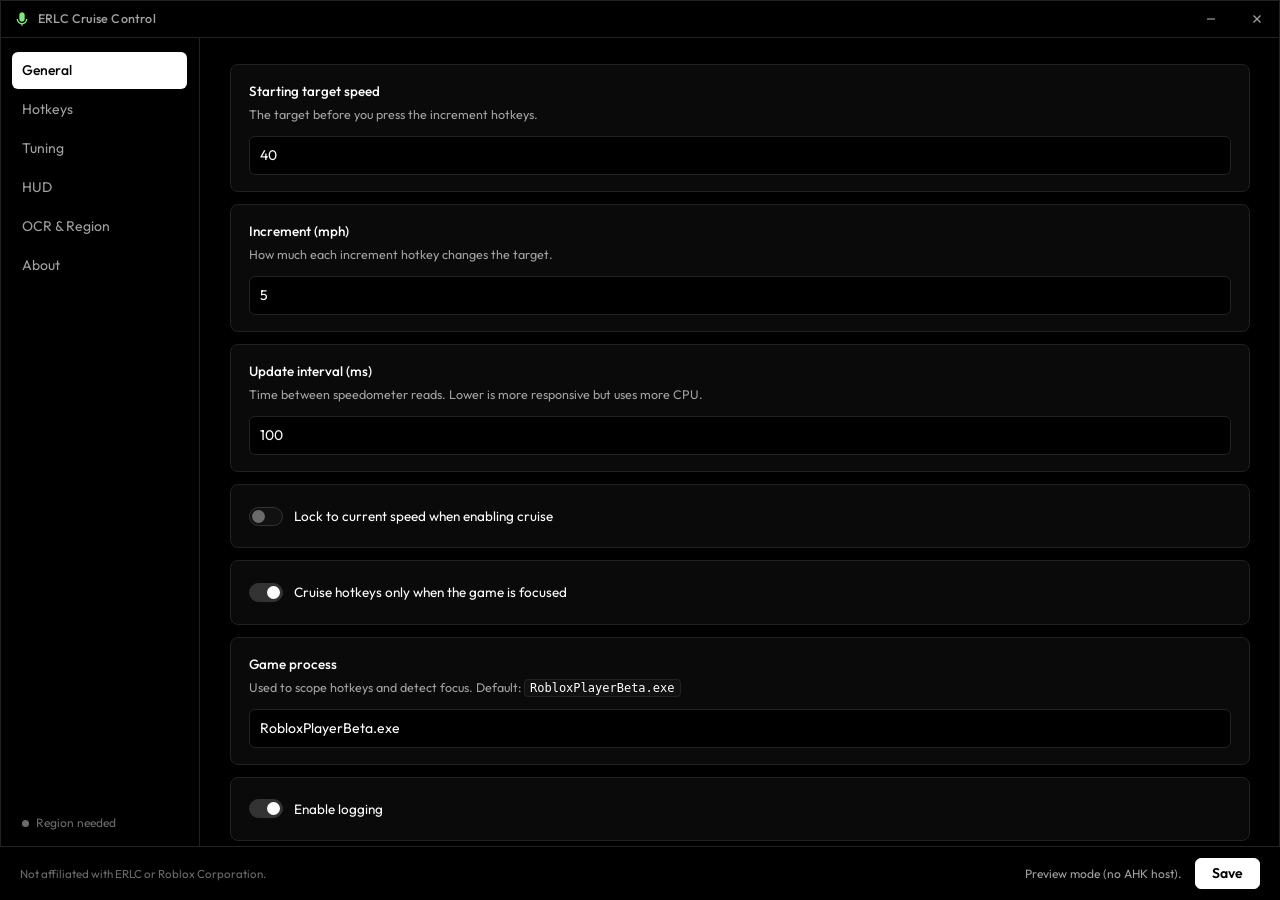
==== ui/index.html @ f1f11c91 "feat: WebView2 settings UI" ====
<!DOCTYPE html>
<html lang="en">
<head>
    <meta charset="UTF-8">
    <meta name="viewport" content="width=device-width, initial-scale=1.0">
    <title>ERLC Cruise Control</title>
    <link rel="icon" type="image/png" href="icon.png">
    <link rel="stylesheet" href="style.css">
</head>
<body>
    <header class="titlebar">
        <div class="titlebar-left">
            <img class="titlebar-icon" src="icon.png" alt="">
            <div class="titlebar-title">ERLC Cruise Control</div>
        </div>
        <div class="titlebar-buttons">
            <button class="tb-btn" id="win-min" title="Minimize" aria-label="Minimize">
                <svg width="10" height="10" viewBox="0 0 10 10"><line x1="1" y1="5" x2="9" y2="5" stroke="currentColor" stroke-width="1.2"/></svg>
            </button>
            <button class="tb-btn tb-close" id="win-close" title="Close" aria-label="Close">
                <svg width="10" height="10" viewBox="0 0 10 10"><line x1="1.5" y1="1.5" x2="8.5" y2="8.5" stroke="currentColor" stroke-width="1.2"/><line x1="8.5" y1="1.5" x2="1.5" y2="8.5" stroke="currentColor" stroke-width="1.2"/></svg>
            </button>
        </div>
    </header>

    <div class="app">
        <aside class="sidebar">
            <nav class="nav" id="nav">
                <button class="nav-item is-active" data-tab="general">General</button>
                <button class="nav-item" data-tab="hotkeys">Hotkeys</button>
                <button class="nav-item" data-tab="tuning">Tuning</button>
                <button class="nav-item" data-tab="hud">HUD</button>
                <button class="nav-item" data-tab="ocr">OCR &amp; Region</button>
                <button class="nav-item" data-tab="about">About</button>
            </nav>
            <div class="sidebar-foot">
                <span class="engine-dot" id="engine-dot"></span>
                <span id="engine-label">Checking...</span>
            </div>
        </aside>

        <main class="main">
            <section class="page is-active" data-page="general">
                <div class="card">
                    <label class="card-title" for="startTarget">Starting target speed</label>
                    <p class="hint">The target before you press the increment hotkeys.</p>
                    <input class="field" id="startTarget" type="number" min="0" max="999">
                </div>
                <div class="card">
                    <label class="card-title" for="increment">Increment (mph)</label>
                    <p class="hint">How much each increment hotkey changes the target.</p>
                    <input class="field" id="increment" type="number" min="1" max="50">
                </div>
                <div class="card">
                    <label class="card-title" for="updateInterval">Update interval (ms)</label>
                    <p class="hint">Time between speedometer reads. Lower is more responsive but uses more CPU.</p>
                    <input class="field" id="updateInterval" type="number" min="30" max="1000">
                </div>
                <div class="card">
                    <label class="switch">
                        <input type="checkbox" id="lockOnToggle">
                        <span class="switch-track"><span class="switch-thumb"></span></span>
                        <span class="switch-label">Lock to current speed when enabling cruise</span>
                    </label>
                </div>
                <div class="card">
                    <label class="switch">
                        <input type="checkbox" id="onlyFocused">
                        <span class="switch-track"><span class="switch-thumb"></span></span>
                        <span class="switch-label">Cruise hotkeys only when the game is focused</span>
                    </label>
                </div>
                <div class="card">
                    <label class="card-title" for="gameProcess">Game process</label>
                    <p class="hint">Used to scope hotkeys and detect focus. Default: <code>RobloxPlayerBeta.exe</code></p>
                    <input class="field" id="gameProcess" type="text" placeholder="RobloxPlayerBeta.exe">
                </div>
                <div class="card">
                    <label class="switch">
                        <input type="checkbox" id="logging">
                        <span class="switch-track"><span class="switch-thumb"></span></span>
                        <span class="switch-label">Enable logging</span>
                    </label>
                </div>
            </section>

            <section class="page" data-page="hotkeys">
                <div class="card">
                    <label class="card-title">Hotkeys</label>
                    <p class="hint">Click a field, then press the keys. Esc clears it. Utility hotkeys work anywhere; the rest only while the game is focused.</p>
                    <div class="hk-grid" id="hk-grid"></div>
                </div>
            </section>

            <section class="page" data-page="tuning">
                <div class="card">
                    <label class="card-title">Throttle PID</label>
                    <p class="hint">Reaction to speed error. Leave as-is unless you know what you're doing.</p>
                    <div class="grid" id="pid-grid"></div>
                </div>
                <div class="card">
                    <label class="card-title">Throttle gaps</label>
                    <div class="grid" id="gap-grid"></div>
                </div>
                <div class="card">
                    <label class="card-title">Braking</label>
                    <div class="grid" id="brake-grid"></div>
                </div>
                <div class="card">
                    <p class="hint">Tip: the default values are tuned for a stable road cruise. Increase Kp for faster response, Kd to damp overshoot.</p>
                    <button class="btn btn-ghost" id="reset-tuning">Reset tuning to defaults</button>
                </div>
            </section>

            <section class="page" data-page="hud">
                <div class="card">
                    <label class="switch">
                        <input type="checkbox" id="hudVisible">
                        <span class="switch-track"><span class="switch-thumb"></span></span>
                        <span class="switch-label">Show the HUD overlay</span>
                    </label>
                    <label class="switch">
                        <input type="checkbox" id="hudClickThrough">
                        <span class="switch-track"><span class="switch-thumb"></span></span>
                        <span class="switch-label">Click-through (never captures the mouse)</span>
                    </label>
                </div>
                <div class="card">
                    <label class="card-title">Position &amp; size</label>
                    <div class="grid" id="hud-grid"></div>
                </div>
                <div class="card">
                    <button class="btn btn-ghost" id="hud-snap-tl">Snap to top-left</button>
                    <button class="btn btn-ghost" id="hud-snap-tr">Snap to top-right</button>
                </div>
            </section>

            <section class="page" data-page="ocr">
                <div class="card">
                    <label class="card-title">Speed region</label>
                    <p class="hint" id="region-summary">No region set.</p>
                    <button class="btn" id="select-region">Select region</button>
                    <button class="btn btn-ghost" id="test-read">Test read</button>
                </div>
                <div class="card">
                    <label class="card-title">OCR options</label>
                    <div class="grid" id="ocr-grid"></div>
                </div>
                <div class="card">
                    <label class="switch">
                        <input type="checkbox" id="ocrGrayscale">
                        <span class="switch-track"><span class="switch-thumb"></span></span>
                        <span class="switch-label">Grayscale before OCR</span>
                    </label>
                    <label class="switch">
                        <input type="checkbox" id="ocrInvert">
                        <span class="switch-track"><span class="switch-thumb"></span></span>
                        <span class="switch-label">Invert colors</span>
                    </label>
                </div>
            </section>

            <section class="page" data-page="about">
                <div class="card">
                    <label class="card-title">Debug info</label>
                    <p class="hint">Basic environment and status details.</p>
                    <dl class="kv" id="about-info"></dl>
                    <button class="btn btn-sm" id="copy-debug">Copy to clipboard</button>
                </div>
                <div class="card">
                    <button class="btn btn-ghost" id="open-folder">Open data folder</button>
                    <button class="btn btn-ghost" id="open-logs">Open logs</button>
                </div>
            </section>
        </main>
    </div>

    <footer class="footer">
        <span class="footer-note">Not affiliated with ERLC or Roblox Corporation.</span>
        <div class="footer-actions">
            <span class="status" id="status">Ready.</span>
            <button class="btn btn-primary" id="save">Save</button>
        </div>
    </footer>

    <script src="app.js"></script>
</body>
</html>
---- ui/style.css ----
@font-face {
    font-family: "Outfit";
    font-style: normal;
    font-weight: 300;
    font-display: swap;
    src: url("fonts/Outfit-Light.ttf") format("truetype");
}
@font-face {
    font-family: "Outfit";
    font-style: normal;
    font-weight: 400;
    font-display: swap;
    src: url("fonts/Outfit-Regular.ttf") format("truetype");
}
@font-face {
    font-family: "Outfit";
    font-style: normal;
    font-weight: 500;
    font-display: swap;
    src: url("fonts/Outfit-Medium.ttf") format("truetype");
}
@font-face {
    font-family: "Outfit";
    font-style: normal;
    font-weight: 600;
    font-display: swap;
    src: url("fonts/Outfit-SemiBold.ttf") format("truetype");
}
@font-face {
    font-family: "Outfit";
    font-style: normal;
    font-weight: 700;
    font-display: swap;
    src: url("fonts/Outfit-Bold.ttf") format("truetype");
}

:root {
    --bg: #000000;
    --panel: #0a0a0a;
    --elev: #111111;
    --border: #222222;
    --border-strong: #333333;
    --text: #ffffff;
    --text-dim: #a1a1a1;
    --text-faint: #6b6b6b;
    --radius: 8px;
    --radius-sm: 6px;
    --font: "Outfit", system-ui, -apple-system, sans-serif;
    --mono: "Cascadia Mono", "Consolas", monospace;
}

* {
    box-sizing: border-box;
    margin: 0;
    padding: 0;
}

html, body {
    height: 100%;
}

body {
    font-family: var(--font);
    background: var(--bg);
    color: var(--text);
    font-size: 14px;
    line-height: 1.5;
    overflow: hidden;
    user-select: none;
    -webkit-font-smoothing: antialiased;
    outline: 1px solid var(--border);
    outline-offset: -1px;
}

/* Title bar */
.titlebar {
    height: 38px;
    background: var(--bg);
    border-bottom: 1px solid var(--border);
    display: flex;
    align-items: center;
    justify-content: space-between;
    padding-left: 14px;
    -webkit-app-region: drag;
}

.titlebar-left {
    display: flex;
    align-items: center;
    gap: 8px;
}

.titlebar-icon {
    width: 16px;
    height: 16px;
    display: block;
}

.titlebar-title {
    font-size: 12.5px;
    font-weight: 500;
    color: var(--text-dim);
    letter-spacing: 0.2px;
}

.titlebar-buttons {
    display: flex;
    height: 100%;
    -webkit-app-region: no-drag;
}

.tb-btn {
    width: 46px;
    height: 100%;
    background: transparent;
    border: none;
    color: var(--text-dim);
    cursor: pointer;
    display: grid;
    place-items: center;
    transition: background 0.1s, color 0.1s;
}

.tb-btn:hover { background: var(--elev); color: var(--text); }
.tb-close:hover { background: var(--text); color: var(--bg); }

.app {
    display: grid;
    grid-template-columns: 200px 1fr;
    height: calc(100vh - 38px - 54px);
}

/* Sidebar */
.sidebar {
    background: var(--bg);
    border-right: 1px solid var(--border);
    display: flex;
    flex-direction: column;
    padding: 14px 12px;
}

.nav {
    display: flex;
    flex-direction: column;
    gap: 2px;
}

.nav-item {
    text-align: left;
    background: transparent;
    border: none;
    color: var(--text-dim);
    font: inherit;
    padding: 8px 10px;
    border-radius: var(--radius-sm);
    cursor: pointer;
    transition: background 0.12s, color 0.12s;
}

.nav-item:hover {
    background: var(--elev);
    color: var(--text);
}

.nav-item.is-active {
    background: var(--text);
    color: var(--bg);
    font-weight: 500;
}

.sidebar-foot {
    margin-top: auto;
    display: flex;
    align-items: center;
    gap: 7px;
    padding: 8px 10px 0;
    font-size: 12px;
    color: var(--text-faint);
}

.engine-dot {
    width: 7px;
    height: 7px;
    border-radius: 50%;
    background: var(--text-faint);
    flex-shrink: 0;
}

.engine-dot.ok { background: var(--text); }
.engine-dot.bad { background: var(--text-faint); }

/* Main */
.main {
    padding: 26px 30px;
    overflow-y: auto;
}

.page { display: none; }
.page.is-active { display: block; }

/* Cards */
.card {
    background: var(--panel);
    border: 1px solid var(--border);
    border-radius: var(--radius);
    padding: 16px 18px;
    margin-bottom: 12px;
}

.card-title {
    display: block;
    font-weight: 500;
    font-size: 13.5px;
    margin-bottom: 4px;
}

.hint {
    color: var(--text-dim);
    font-size: 12.5px;
    margin-bottom: 12px;
}

.hint code {
    font-family: var(--mono);
    background: var(--elev);
    border: 1px solid var(--border);
    padding: 1px 5px;
    border-radius: 4px;
    font-size: 12px;
    color: var(--text);
}

/* Fields */
.field {
    background: var(--bg);
    border: 1px solid var(--border);
    border-radius: var(--radius-sm);
    color: var(--text);
    font: inherit;
    padding: 8px 10px;
    width: 100%;
    outline: none;
    transition: border-color 0.12s;
}

.field::placeholder { color: var(--text-faint); }

.field:focus { border-color: var(--border-strong); }

.field-hk {
    font-family: var(--mono);
    cursor: pointer;
    text-align: center;
}

.field-hk.is-capturing {
    border-color: var(--text);
    color: var(--text-dim);
}

.field-hk.recording { color: var(--text-faint); }

/* Field grids */
.grid, .hk-grid {
    display: grid;
    grid-template-columns: repeat(2, 1fr);
    gap: 12px 16px;
}

.field-item {
    display: flex;
    flex-direction: column;
    gap: 5px;
}

.field-label {
    color: var(--text-dim);
    font-size: 12.5px;
}

/* Toggle switch */
.switch {
    display: flex;
    align-items: center;
    gap: 11px;
    cursor: pointer;
    padding: 5px 0;
}

.switch input {
    position: absolute;
    width: 1px;
    height: 1px;
    opacity: 0;
    pointer-events: none;
}

.switch-track {
    width: 34px;
    height: 19px;
    border-radius: 10px;
    background: var(--elev);
    border: 1px solid var(--border-strong);
    position: relative;
    transition: background 0.15s, border-color 0.15s;
    flex-shrink: 0;
}

.switch-thumb {
    position: absolute;
    top: 2px;
    left: 2px;
    width: 13px;
    height: 13px;
    border-radius: 50%;
    background: var(--text-faint);
    transition: transform 0.16s ease, background 0.16s ease;
}

.switch:hover .switch-track { border-color: var(--text-dim); }

.switch input:checked + .switch-track {
    background: var(--border-strong);
    border-color: var(--border-strong);
}

.switch input:checked + .switch-track .switch-thumb {
    transform: translateX(15px);
    background: var(--text);
}

.switch input:focus-visible + .switch-track {
    outline: 2px solid var(--border-strong);
    outline-offset: 2px;
}

.switch-label { font-size: 13.5px; }

/* Buttons */
.btn {
    background: var(--elev);
    border: 1px solid var(--border-strong);
    color: var(--text);
    font: inherit;
    font-weight: 500;
    padding: 8px 15px;
    border-radius: var(--radius-sm);
    cursor: pointer;
    transition: background 0.12s, border-color 0.12s, opacity 0.12s;
}

.btn:hover { background: #1a1a1a; }

.btn-sm { padding: 6px 12px; font-size: 13px; }

.btn-ghost { background: transparent; }
.btn-ghost:hover { border-color: var(--text-dim); }

.btn-primary {
    background: var(--text);
    border-color: var(--text);
    color: var(--bg);
    font-weight: 600;
}

.btn-primary:hover { background: #d9d9d9; border-color: #d9d9d9; }
.btn-primary:active { background: #c4c4c4; border-color: #c4c4c4; }

.btn + .btn { margin-left: 8px; }

/* Key-value (about) */
.kv {
    display: grid;
    grid-template-columns: 150px 1fr;
    gap: 6px 12px;
    font-size: 13px;
    margin-bottom: 14px;
}

.kv dt { color: var(--text-dim); }
.kv dd { color: var(--text); word-break: break-word; }

/* Footer */
.footer {
    position: fixed;
    bottom: 0;
    left: 0;
    right: 0;
    height: 54px;
    background: var(--bg);
    border-top: 1px solid var(--border);
    display: flex;
    align-items: center;
    justify-content: space-between;
    padding: 0 20px;
    gap: 16px;
}

.footer-note {
    color: var(--text-faint);
    font-size: 11.5px;
}

.footer-actions {
    display: flex;
    align-items: center;
    gap: 14px;
    flex-shrink: 0;
}

.footer-actions .btn {
    padding: 5px 16px;
    line-height: 1.3;
}

.status {
    color: var(--text-dim);
    font-size: 12px;
}

.status[data-kind="ok"] { color: var(--text); }
.status[data-kind="err"] { color: var(--text-dim); }

/* Scrollbar */
::-webkit-scrollbar { width: 10px; }
::-webkit-scrollbar-thumb { background: #1e1e1e; border-radius: 5px; border: 3px solid var(--bg); }
::-webkit-scrollbar-thumb:hover { background: #2a2a2a; }
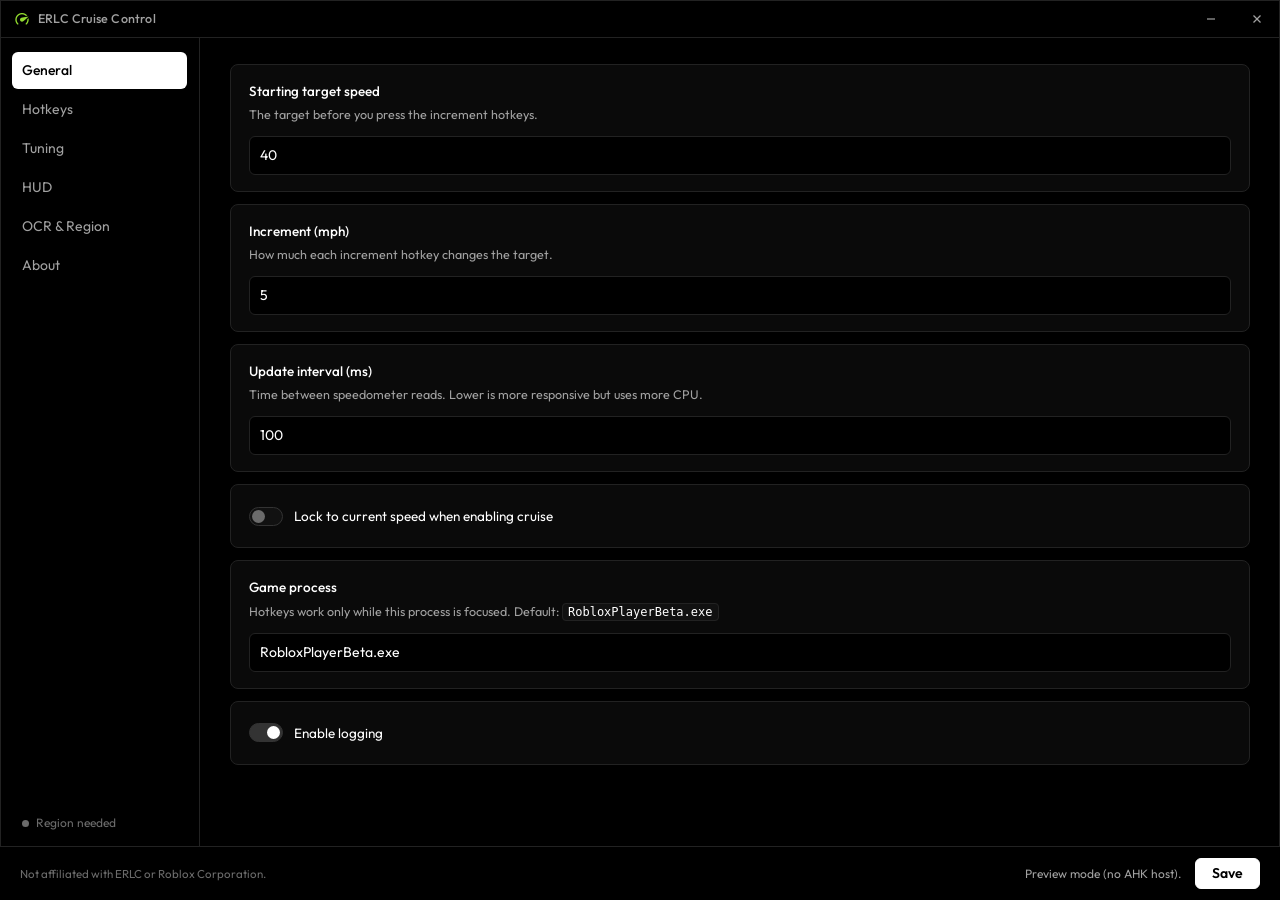
==== commit 13c842b6: "fix: scope all hotkeys to the game window" ====
--- a/ui/index.html
+++ b/ui/index.html
@@ -64,15 +64,8 @@
                     </label>
                 </div>
                 <div class="card">
-                    <label class="switch">
-                        <input type="checkbox" id="onlyFocused">
-                        <span class="switch-track"><span class="switch-thumb"></span></span>
-                        <span class="switch-label">Cruise hotkeys only when the game is focused</span>
-                    </label>
-                </div>
-                <div class="card">
                     <label class="card-title" for="gameProcess">Game process</label>
-                    <p class="hint">Used to scope hotkeys and detect focus. Default: <code>RobloxPlayerBeta.exe</code></p>
+                    <p class="hint">Hotkeys work only while this process is focused. Default: <code>RobloxPlayerBeta.exe</code></p>
                     <input class="field" id="gameProcess" type="text" placeholder="RobloxPlayerBeta.exe">
                 </div>
                 <div class="card">
@@ -87,7 +80,7 @@
             <section class="page" data-page="hotkeys">
                 <div class="card">
                     <label class="card-title">Hotkeys</label>
-                    <p class="hint">Click a field, then press the keys. Esc clears it. Utility hotkeys work anywhere; the rest only while the game is focused.</p>
+                    <p class="hint">Click a field, then press the keys. Esc clears it. All hotkeys work only while the game is focused.</p>
                     <div class="hk-grid" id="hk-grid"></div>
                 </div>
             </section>
@@ -124,6 +117,11 @@
                         <span class="switch-track"><span class="switch-thumb"></span></span>
                         <span class="switch-label">Click-through (never captures the mouse)</span>
                     </label>
+                </div>
+                <div class="card">
+                    <label class="card-title">Fields</label>
+                    <p class="hint">Choose what the overlay shows. Drag the HUD anywhere to reposition it.</p>
+                    <div class="grid" id="hud-fields"></div>
                 </div>
                 <div class="card">
                     <label class="card-title">Position &amp; size</label>
--- a/ui/style.css
+++ b/ui/style.css
@@ -278,6 +278,57 @@
     font-size: 12.5px;
 }
 
+/* HUD field toggles (label + checkbox in a row) */
+.field-item:has(.checkbox) {
+    flex-direction: row;
+    justify-content: space-between;
+    align-items: center;
+    background: var(--bg);
+    border: 1px solid var(--border);
+    border-radius: var(--radius-sm);
+    padding: 9px 12px;
+}
+
+.field-item:has(.checkbox) .field-label {
+    color: var(--text);
+}
+
+.checkbox {
+    appearance: none;
+    width: 18px;
+    height: 18px;
+    border-radius: 5px;
+    border: 1px solid var(--border-strong);
+    background: var(--elev);
+    cursor: pointer;
+    display: grid;
+    place-items: center;
+    flex-shrink: 0;
+    transition: background 0.12s, border-color 0.12s;
+}
+
+.checkbox::after {
+    content: "";
+    width: 9px;
+    height: 5px;
+    border-left: 2px solid var(--bg);
+    border-bottom: 2px solid var(--bg);
+    transform: rotate(-45deg) translateY(-1px);
+    opacity: 0;
+}
+
+.checkbox:checked {
+    background: var(--text);
+    border-color: var(--text);
+}
+
+.checkbox:checked::after { opacity: 1; }
+
+.checkbox:focus-visible {
+    outline: 2px solid var(--border-strong);
+    outline-offset: 2px;
+}
+
 /* Toggle switch */
 .switch {
     display: flex;
